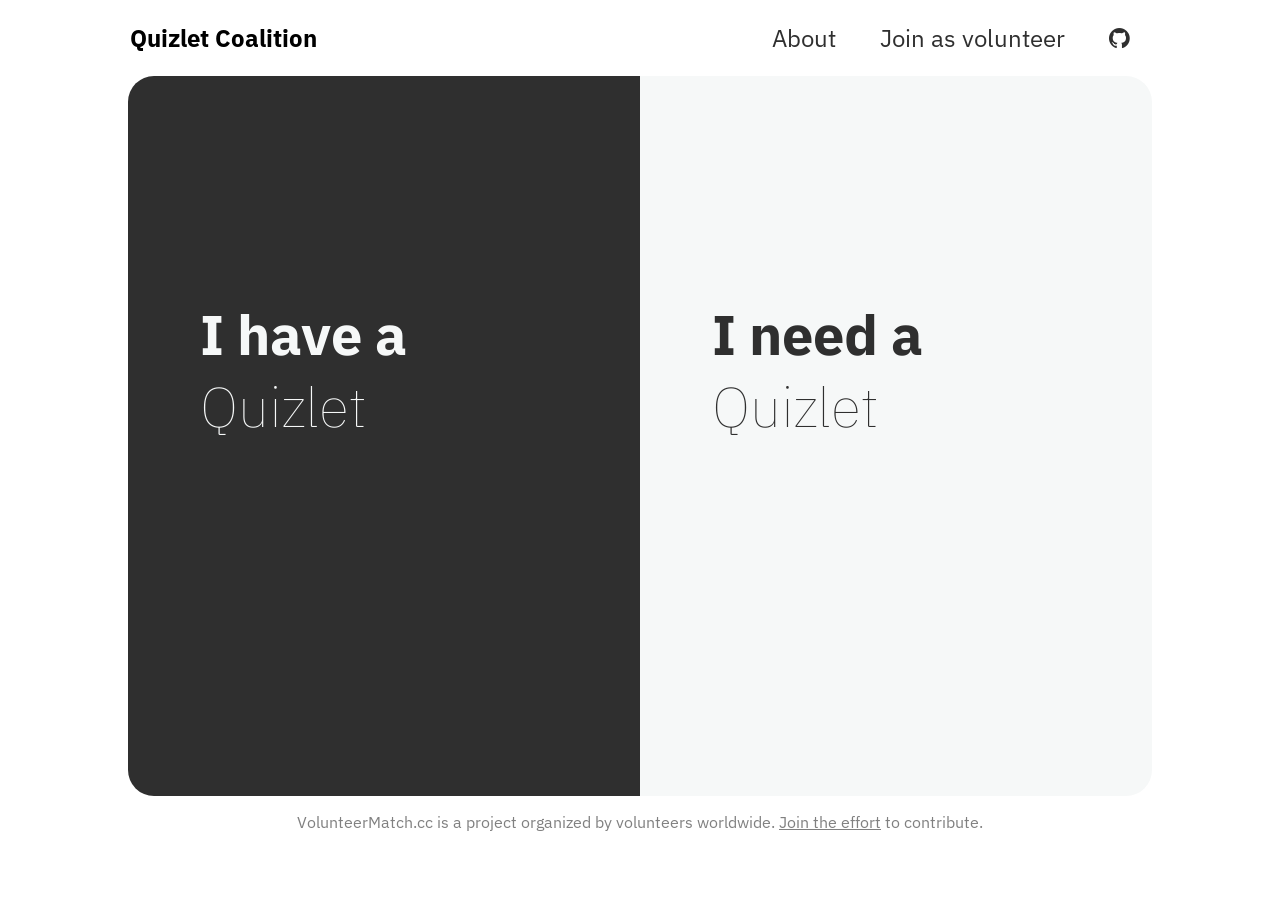
==== index.html @ f0a5f295 "Initial commit" ====
<!DOCTYPE html>
<html>
<head>
	<title>Quizletcoalition.cc</title>
	<link href="assets/css/style.css" rel="stylesheet">
	<link rel="stylesheet" href="https://cdnjs.cloudflare.com/ajax/libs/font-awesome/4.7.0/css/font-awesome.min.css">
	<meta name="viewport" content="width=device-width,initial-scale=1.0">
</head>
<body>
	<div class="maincontent padded">
		<div class="navbar top clearfix">
			<h2 class="bold left">Quizlet Coalition</h2>
			<div class="right">
				<a href="" class="link">About</a>
				<a href="" class="link">Join as volunteer</a>
				<a href="" class="link github"><i class="fa fa-github"></i></a>
			</div>
		</div>
		<div class="index-split">
			<div class="index-left">
				<div class="content">
					<h1>I have a</h1>
					<h1 class="thin">Quizlet</h1>
					<div class="options options-offer">
						<a href="add" class="btn dark outline">Add your Quizlet</a><br>
						<a href="" class="btn red fill">TODO: Another button</a>
					</div>
				</div>
			</div>
			<div class="index-right">
				<div class="content">
					<h1>I need a</h1>
					<h1 class="thin">Quizlet</h1>
					<div class="options options-request">
						<a href="" class="btn light outline">Browse by teacher</a><br>
						<a href="" class="btn light outline">Browse by subject</a>
					</div>
				</div>
			</div>
		</div>

		<div class="footer">
			<p>VolunteerMatch.cc is a project organized by volunteers worldwide. <a href="" class="btn inline lightgrey">Join the effort</a> to contribute.</p>
		</div>
	</div>
</body>
</html>
---- assets/css/style.css ----
@import url('https://fonts.googleapis.com/css?family=IBM+Plex+Sans&display=swap');


:root {
	--black-rep:#2f2f2f;
	--lightgrey:#f6f8f8;
	--width-left:43%;
	--width-right:43%;
}

.textarea-reset {
	border:0;
	margin:0;
	padding:0;
}

body, html {
	margin:0;
	padding:0;
	font-family: 'IBM Plex Sans', sans-serif;
	-webkit-touch-callout: none; /* iOS Safari */
    -webkit-user-select: none; /* Safari */
     -khtml-user-select: none; /* Konqueror HTML */
       -moz-user-select: none; /* Old versions of Firefox */
        -ms-user-select: none; /* Internet Explorer/Edge */
            user-select: none;
}

.left {
	float:left;
}
.navbar.top .bold.left {
	border: 2px solid transparent;
}

.right {
	float:right;
}

.bold {
	font-weight:bold;
}

.maincontent.padded {
	padding:0 10%;
}

.clearfix {
	overflow: auto;
}

.navbar .right {
	display:table;
}

.link {
	display: inline-block;
  font-size: 1.5em;
  margin-block-start: 0.83em;
  margin-block-end: 0.83em;
  margin-inline-start: 0px;
  margin-inline-end: 0px;
  color:var(--black-rep);
  text-decoration:none;
  padding:0 10px;
  margin-left:10px;
  margin-right:10px;
  border:2px solid white;
  border-radius:5px;
  border-spacing:9px;
  -moz-transition: border .3s;
  -o-transition: border .3s;
  -webkit-transition: border .3s;
  transition: border .3s;
}

.link:hover {
	border:2px solid var(--black-rep);
	border-radius:5px;
}

.link-col {
	display: inline-block;
  font-size: 1.5em;
  margin-block-start: 0.83em;
  margin-block-end: 0.83em;
  margin-inline-start: 0px;
  margin-inline-end: 0px;
  color:var(--bgc);
  text-decoration:none;
  padding:0 10px;
  margin-left:10px;
  margin-right:10px;
  border:2px solid var(--hlc);
  border-radius:5px;
  border-spacing:9px;
  -moz-transition: border .3s;
  -o-transition: border .3s;
  -webkit-transition: border .3s;
  transition: border .3s;
}

.link-col:hover {
	border:2px solid var(--bgc);
	border-radius:5px;
}

.index-search {
	width:100%;
}

.index-split {
	width:100%;
	height:80vh;
}

.index-left:hover {
	--inner-opacity-il:1;
	/* --width-left:50%;
	--width-right:1%!important; */
}

.index-right:hover {
	--inner-opacity-ir:1;
	/* --width-left:1%;
	--width-right:50%; */
 }

.index-left {
	--inner-opacity-il:0;

	float:left;
	display:table;
	height:100%;
	background-color:var(--black-rep);
	width:var(--width-left);
    border-top-left-radius: 26px;
    border-bottom-left-radius: 26px;
    padding-left:7%;
		transition:.3s;
}

.index-left .content h1 {
    font-size: 3.5em;
    margin-block-start: 0;
    margin-block-end: 0;
}

.index-left .content {
	display: table-cell;
	vertical-align: middle;
	color:var(--lightgrey);
}

.index-right {
	--inner-opacity-ir:0;
	float:right;
	transition:.3s;
	display:table;
	height:100%;
	background-color:var(--lightgrey);
	width:var(--width-right);
    border-top-right-radius: 26px;
    border-bottom-right-radius: 26px;
    padding-left:7%;
}

.index-right .content {
	display: table-cell;
	vertical-align: middle;
	color:var(--black-rep);
}

.index-right .content h1 {
    font-size: 3.5em;
    margin-block-start: 0;
    margin-block-end: 0;
}



.options {
	transition:.3s;
}

.options.options-offer {
    opacity: var(--inner-opacity-il);
}

.options.options-request {
    opacity: var(--inner-opacity-ir);
}


.thin {
	font-weight:lighter;
}

.footer {
    text-align:center;
}

.footer p {
    color:grey;
}

.helper-text {
	color:darkgrey;
}

/*BUTTONS*/

.btn {
    padding: 15px;
    border-radius: 5px;
    line-height: 3;
    text-decoration:none;
    transition:background-color .3s;
    font-size: 22px;
    font-weight: bold;
    background-color:var(--bgc);
    color:var(--hlc);
		cursor: pointer;
}

.btn:hover {
    background-color:var(--hovc);
}

.btn.input-inline {
	padding:15px;
	line-height:3;
	font-size:16px;
  padding-top: 13px;
}

.btn.inline {
	line-height:1;
	padding:0;
	font-size:inherit;
	text-decoration:underline;
	font-weight:inherit;
}

.btn.outline {
    line-height:3;
    padding:11px;
    border:4px solid var(--bgc);
    color:var(--bgc);
    background-color:var(--hlc);
}

.btn.outline:hover {
    background-color: var(--olhovc)!important;
}

.btn.outline.light,.btn.outline.dark {
    line-height:3;
    padding:11px;
    border:4px solid var(--hlc);
    color:var(--hlc);
    background-color:var(--bgc);
}

/*.btn.outline.light:hover,.btn.outline.dark:hover {
    background-color: var(--hovc)!important;
}*/

.btn.light, .light {
    --bgc:var(--lightgrey);
    --hlc:var(--black-rep);
    --hovc:#dadada;
    --olhovc:#dadada;
}

.btn.qz-blue {
	--bgc:#4257b2;
	--hlc:white;
	--hovc:#5c6bad;
	--olhovc:#5c6bad;
}

.btn.qz-red {
	--bgc:#9C2D13;
	--hlc:white;
	--hovc:#af655c;
	--olhovc:#af655c;
}

.btn.qz-yellow {
	--bgc:#E8903F;
	--hlc:black;
	--hovc: #ffb571;
	--olhovc: #ffb571;
}

.btn.dark {
    --bgc:var(--black-rep);
    --hlc:var(--lightgrey);
    --hovc:#4e4e4e;
    --olhovc:#4e4e4e;
}

.input.dark {
    --bgc:var(--black-rep);
    --hlc:white;
    --hovc:var(--lightgrey);
    --olhovc:var(--lightgrey);
}

.btn.blue, .blue {
    --bgc:#0D79F2;
    --hlc:white;
    --hovc:#479af7;
    --olhovc: #cbe4ff;
}

.btn.red, .red {
    --bgc:red;
    --hlc:white;
    --hovc: #ff5b5b;
    --olhovc:#ffdede;
}

.btn.green, .green {
    --bgc:#3FAF9D;
    --hlc:white;
    --hovc: #5fc1b1;
    --olhovc: #e1fff9;
}

.btn.lightgrey {
	--hlc:grey;
	transition:.3s;
}

.btn.lightgrey:hover {
	color:var(--black-rep)!important;
}

.btn.disabled, .disabled {
    pointer-events: none;
    opacity:.4;
}

.filter {
	position:sticky;
	position:-webkit-sticky;
	top:0;
	background-color:var(--lightgrey);
	width:20%;
	float:left;
	padding-left:2%;
}

.service-locs {
	float:left;
	width:46%;
	padding-left:2%;
}

.card {
	box-shadow: 0 4px 8px 0 rgba(0,0,0,0.2);
	width: 28%;
	margin-left: 4%;
	margin-bottom: 4%;
	height: 40vh;
	display: inline-block;
}

.card-img {
	max-width: 100%;
	max-height: 100%;
	display:block;
  margin-left: auto;
  margin-right: auto;
}

.card-label {
	padding:auto 2%;
	height:30%;
	bottom:0;
}

.halfwidth {
	width:50%;
}

.fullwidth {
	width:100%;
}

.img-container {

	display:table;
}

.card .img-container {
	height:70%;
}

.img-container div {
	display: table-cell;
	vertical-align:middle;
}

.tags span {
	color: white;
	background-color: var(--black-rep);
	padding: 0 15px;
	border-radius: 100px;
}

.preview {
	width:28%;
	padding-left:1%;
	padding-right:1%;
	/* height:70vh; */
	background-color:var(--lightgrey);
	float:right;
	color:var(--black-rep);
}

.clearfix {
	overflow:auto;
	clear:both;
}

.initial {
	height:initial;
	display:initial;
	vertical-align:initial;
}

table.outline {
	/* border-collapse:collapse; */
	width:100%;
}

table.outline td {
	border:4px solid #3e3d3d;
	/* border-collapse: collapse; */
}

.tcontainer {
	max-height:30vh;
	max-width:60%;
	overflow:scroll;
}

.table_display {
	max-height: 30vh;
	margin-top: 3%;
	border-radius: 5px;
	width: 40%;
	border: 4px solid white;
	overflow:scroll;
	display:none;
}

a.detailparent {
	text-decoration:none;
}

.detail {
	border-bottom: 2px solid white;
	padding: 11px;
	color:white;
	cursor:pointer;
}

.detail h3, .detail h5 {
	margin:0;
	line-height:1;
}

.detail.active {
	background-color:var(--bgc);
	color:white;
}

.dropdown#country_input {
	width:43%;
	padding-top:10px;
}

.col {
	color:var(--bgc);
}
@media only screen and (max-width:1500px) {
	.card {
		width:44%;
	}
}

@media only screen and (max-width:1100px) {
	.preview {
		display:none;
	}
	.service-locs {
		width:76%;
	}
}

@media only screen and (max-width:560px) {
	.card {
		width:88%;
	}
	.service-locs {
		float:none;
		width:100%
	}
	.filter {
		float:none;
		width:100%;
		position:static;
		margin-bottom:5%;
	}
}

@media only screen and (max-width:850px) {
	.index-left {
		float:none;
		width:91%;
		height:50%;
		border-bottom-left-radius: 0px;
		border-top-right-radius: 26px;
	}
	.index-right {
		float:none;
		width:91%;
		height:50%;
		border-top-right-radius: 0px;
		border-bottom-left-radius: 26px;
	}
	.options {
		--inner-opacity-ir:1;
		--inner-opacity-il:1;
	}
	.navbar.top {
		font-size:.5rem;
	}
	.navbar.top .right {
		display:none;
	}
	.index-left .content h1, .index-right .content h1 {
		font-size:2.5rem;
	}
	.btn {
		font-size:12px;
		line-height:4!important;
		cursor:pointer!important;
	}
	.footer p {
		font-size:10px;
	}
}
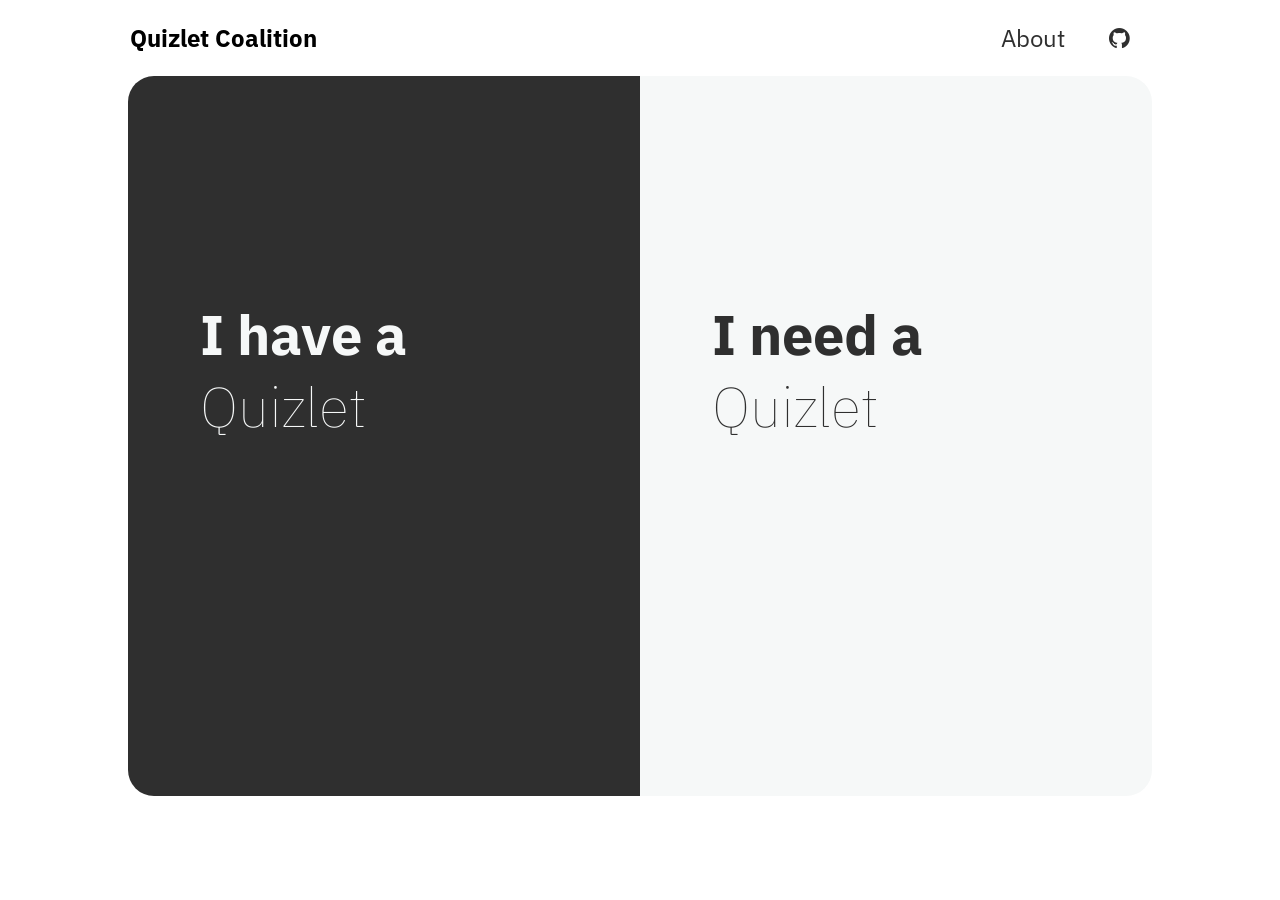
==== commit e10ff5d8: "Fix index and prepare for a GH Readme" ====
--- a/index.html
+++ b/index.html
@@ -12,7 +12,6 @@
 			<h2 class="bold left">Quizlet Coalition</h2>
 			<div class="right">
 				<a href="" class="link">About</a>
-				<a href="" class="link">Join as volunteer</a>
 				<a href="" class="link github"><i class="fa fa-github"></i></a>
 			</div>
 		</div>
@@ -40,7 +39,6 @@
 		</div>
 
 		<div class="footer">
-			<p>VolunteerMatch.cc is a project organized by volunteers worldwide. <a href="" class="btn inline lightgrey">Join the effort</a> to contribute.</p>
 		</div>
 	</div>
 </body>
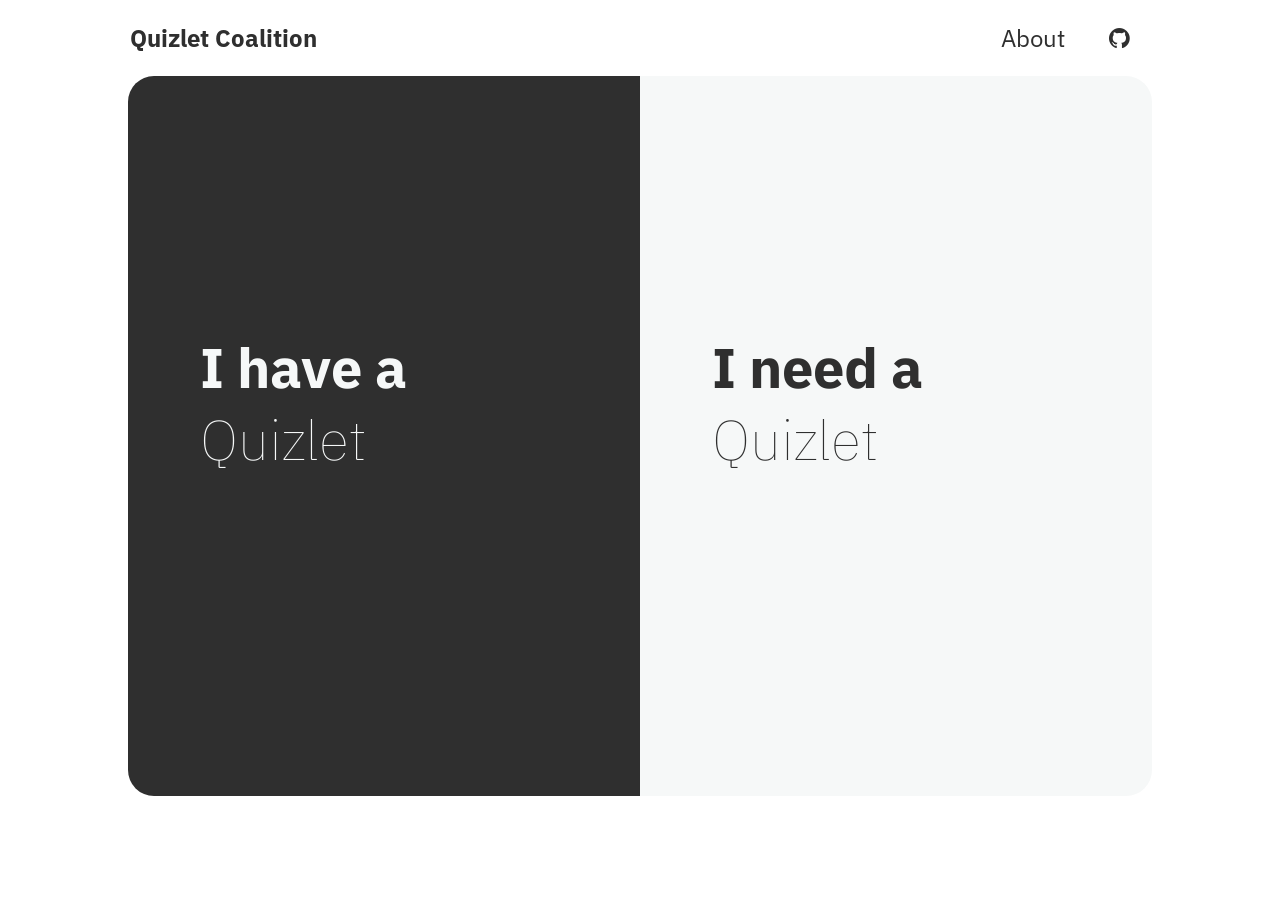
==== commit a4870232: "update" ====
--- a/index.html
+++ b/index.html
@@ -9,7 +9,7 @@
 <body>
 	<div class="maincontent padded">
 		<div class="navbar top clearfix">
-			<h2 class="bold left">Quizlet Coalition</h2>
+			<a href="index.html" style="color:var(--black-rep);"><h2 class="bold left">Quizlet Coalition</h2></a>
 			<div class="right">
 				<a href="" class="link">About</a>
 				<a href="" class="link github"><i class="fa fa-github"></i></a>
@@ -22,7 +22,6 @@
 					<h1 class="thin">Quizlet</h1>
 					<div class="options options-offer">
 						<a href="add" class="btn dark outline">Add your Quizlet</a><br>
-						<a href="" class="btn red fill">TODO: Another button</a>
 					</div>
 				</div>
 			</div>
@@ -31,8 +30,7 @@
 					<h1>I need a</h1>
 					<h1 class="thin">Quizlet</h1>
 					<div class="options options-request">
-						<a href="" class="btn light outline">Browse by teacher</a><br>
-						<a href="" class="btn light outline">Browse by subject</a>
+						<a href="browse" class="btn light outline">Browse by teacher</a><br>
 					</div>
 				</div>
 			</div>
--- a/assets/css/style.css
+++ b/assets/css/style.css
@@ -487,6 +487,18 @@
 .col {
 	color:var(--bgc);
 }
+
+.queryResult {
+	border: 4px solid var(--black-rep);
+	padding: 11px;
+	margin-bottom:15px;
+	border-radius:5px;
+}
+
+.queryResult h1,.queryResult h5 {
+	margin:0;
+}
+
 @media only screen and (max-width:1500px) {
 	.card {
 		width:44%;
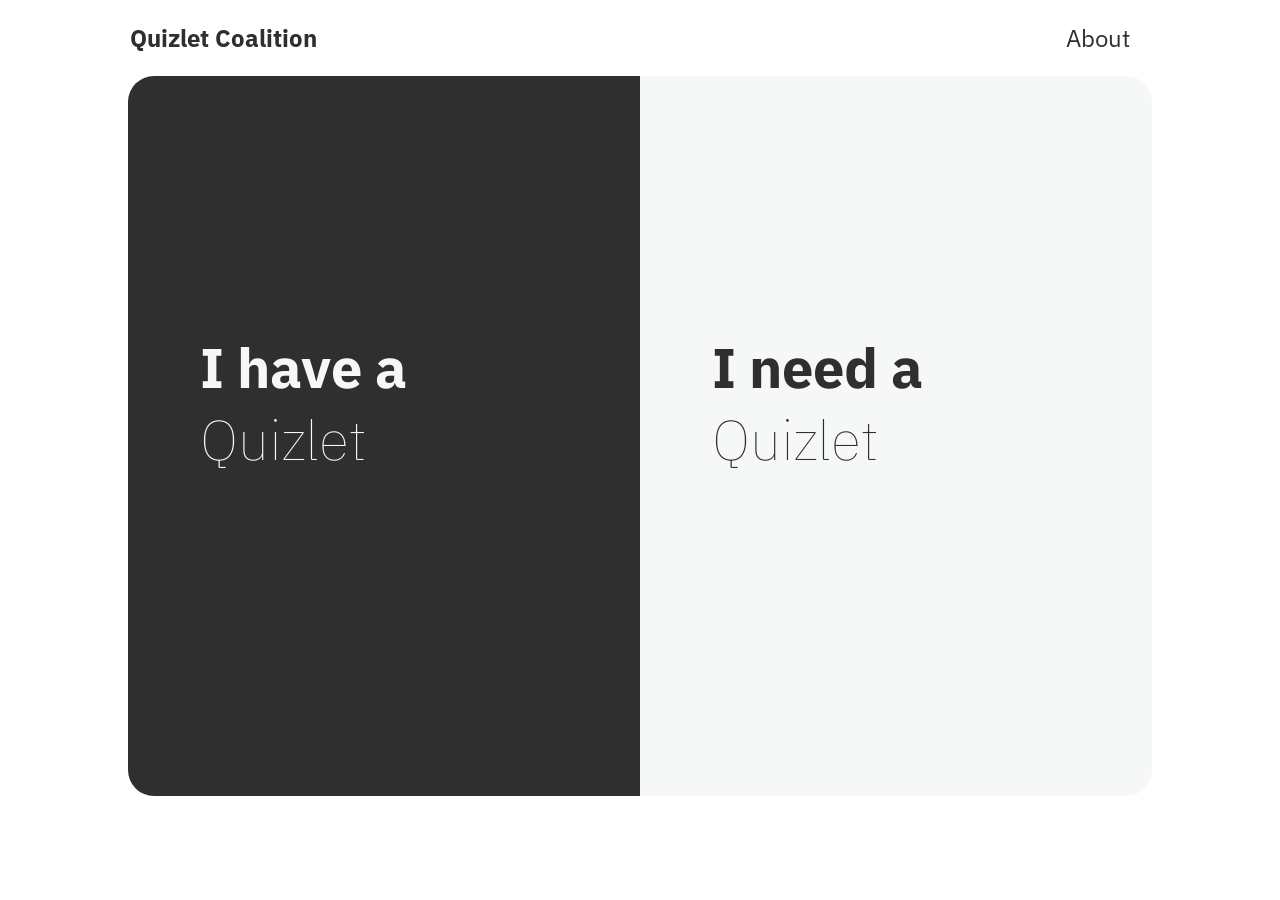
==== commit 4e9afe91: "updats" ====
--- a/index.html
+++ b/index.html
@@ -11,8 +11,7 @@
 		<div class="navbar top clearfix">
 			<a href="index.html" style="color:var(--black-rep);"><h2 class="bold left">Quizlet Coalition</h2></a>
 			<div class="right">
-				<a href="" class="link">About</a>
-				<a href="" class="link github"><i class="fa fa-github"></i></a>
+				<a href="about" class="link">About</a>
 			</div>
 		</div>
 		<div class="index-split">
